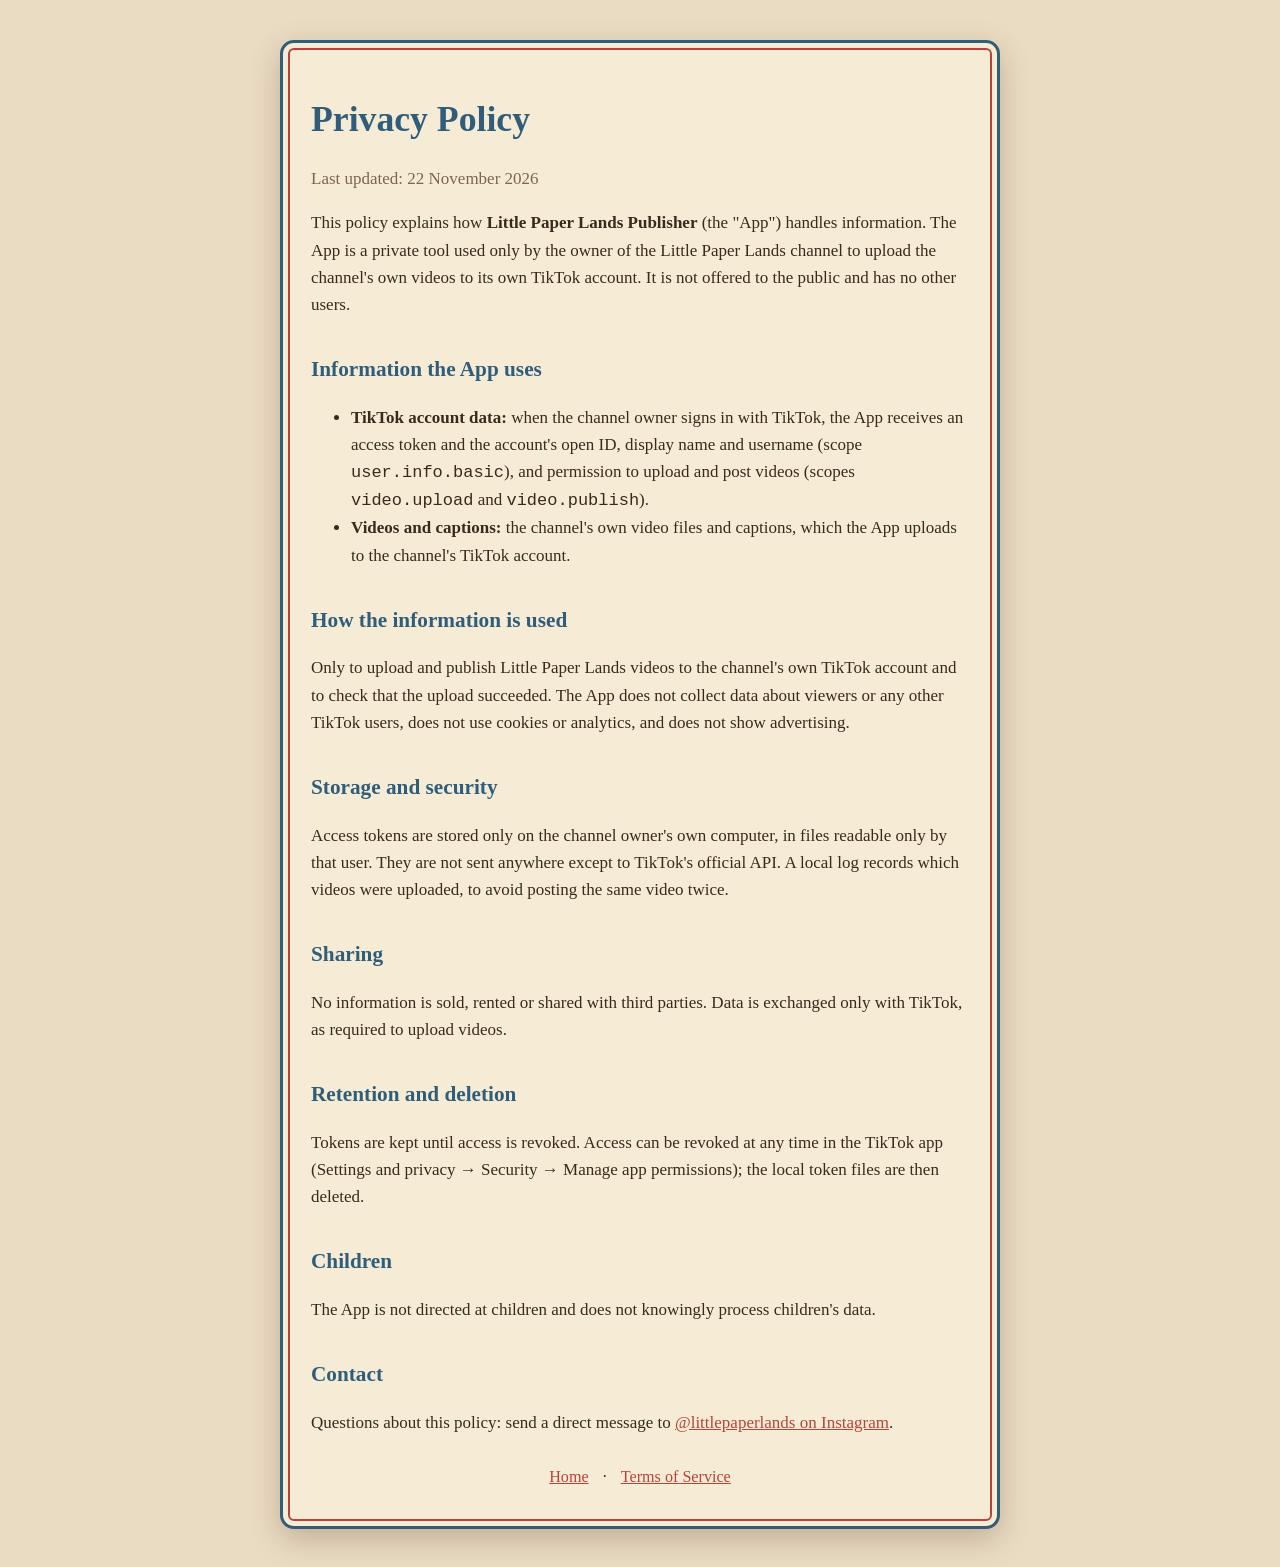
==== privacy.html @ e1c4670f "Little Paper Lands site: home, privacy policy, terms of service Co-Authored-By: Claude Opus 5.5 <nor" ====
<!doctype html>
<html lang="en">
<head>
<meta charset="utf-8">
<meta name="viewport" content="width=device-width, initial-scale=1">
<title>Privacy Policy · Little Paper Lands</title>
<link rel="stylesheet" href="style.css">
</head>
<body>
<main>
  <h1>Privacy Policy</h1>
  <p class="muted">Last updated: 22 November 2026</p>

  <p>This policy explains how <strong>Little Paper Lands Publisher</strong> (the "App") handles information. The App is
  a private tool used only by the owner of the Little Paper Lands channel to upload the channel's own videos to its own
  TikTok account. It is not offered to the public and has no other users.</p>

  <h2>Information the App uses</h2>
  <ul>
    <li><strong>TikTok account data:</strong> when the channel owner signs in with TikTok, the App receives an access
    token and the account's open ID, display name and username (scope <code>user.info.basic</code>), and permission to
    upload and post videos (scopes <code>video.upload</code> and <code>video.publish</code>).</li>
    <li><strong>Videos and captions:</strong> the channel's own video files and captions, which the App uploads to the
    channel's TikTok account.</li>
  </ul>

  <h2>How the information is used</h2>
  <p>Only to upload and publish Little Paper Lands videos to the channel's own TikTok account and to check that the
  upload succeeded. The App does not collect data about viewers or any other TikTok users, does not use cookies or
  analytics, and does not show advertising.</p>

  <h2>Storage and security</h2>
  <p>Access tokens are stored only on the channel owner's own computer, in files readable only by that user. They are
  not sent anywhere except to TikTok's official API. A local log records which videos were uploaded, to avoid posting
  the same video twice.</p>

  <h2>Sharing</h2>
  <p>No information is sold, rented or shared with third parties. Data is exchanged only with TikTok, as required to
  upload videos.</p>

  <h2>Retention and deletion</h2>
  <p>Tokens are kept until access is revoked. Access can be revoked at any time in the TikTok app
  (Settings and privacy → Security → Manage app permissions); the local token files are then deleted.</p>

  <h2>Children</h2>
  <p>The App is not directed at children and does not knowingly process children's data.</p>

  <h2>Contact</h2>
  <p>Questions about this policy: send a direct message to
  <a href="https://www.instagram.com/littlepaperlands/">@littlepaperlands on Instagram</a>.</p>

  <nav><a href="index.html">Home</a> · <a href="terms.html">Terms of Service</a></nav>
</main>
</body>
</html>
---- style.css ----
:root { --paper: #f6ecd6; --ink: #2f5d7a; --red: #b8433a; --text: #3a2a1c; --muted: #7a6650; --bg: #eadcc3; }
* { box-sizing: border-box; }
body { margin: 0; background: var(--bg); color: var(--text); font: 17px/1.6 Georgia, 'Times New Roman', serif; }
main { max-width: 720px; margin: 40px auto; padding: 36px 28px; background: var(--paper); border: 3px solid var(--ink);
       outline: 2px solid var(--red); outline-offset: -10px; border-radius: 14px; box-shadow: 0 10px 30px rgba(70, 38, 16, .25); }
header { text-align: center; margin-bottom: 24px; }
header img { width: 140px; height: 140px; border-radius: 50%; border: 4px solid var(--ink); }
h1 { color: var(--ink); margin: 12px 0 4px; font-size: 2.1em; }
h2 { color: var(--ink); margin-top: 1.6em; font-size: 1.25em; }
.tag { color: var(--red); font-style: italic; margin: 0; }
a { color: var(--red); }
nav { text-align: center; margin-top: 28px; font-size: .95em; }
nav a { margin: 0 10px; }
.links { list-style: none; padding: 0; text-align: center; }
.links li { display: inline-block; margin: 6px 12px; }
small, .muted { color: var(--muted); }
@media (max-width: 600px) { main { margin: 16px; padding: 26px 18px; } }
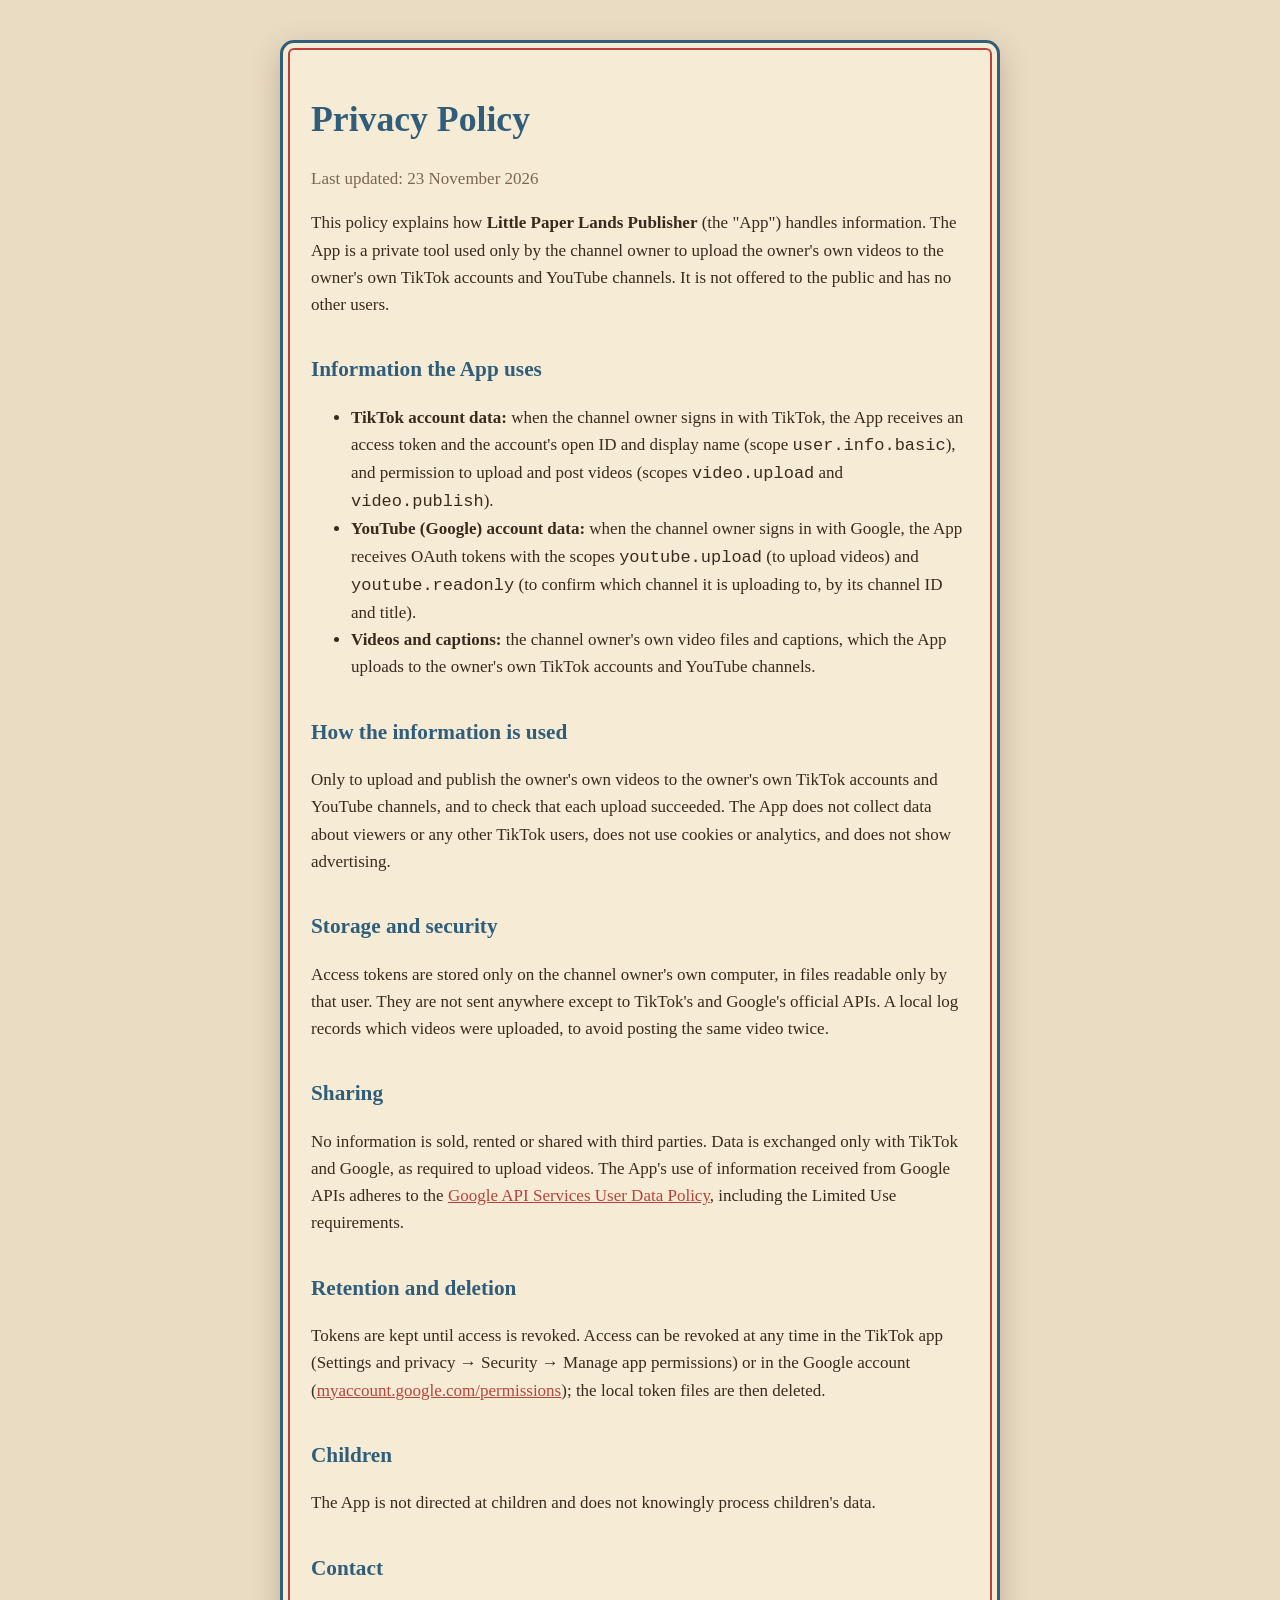
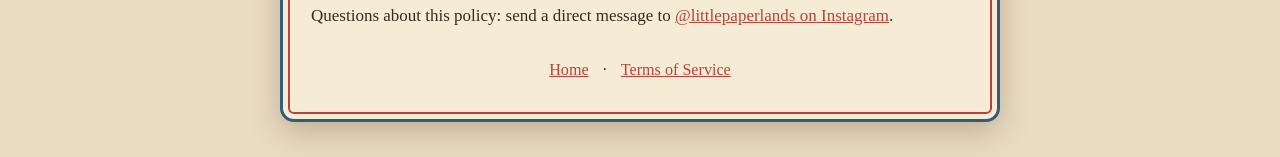
==== commit 0a6ce8dc: "Privacy policy: cover YouTube uploads (Google API scopes, Limited Use) Co-Authored-By: Claude Opus 5" ====
--- a/privacy.html
+++ b/privacy.html
@@ -9,38 +9,45 @@
 <body>
 <main>
   <h1>Privacy Policy</h1>
-  <p class="muted">Last updated: 22 November 2026</p>
+  <p class="muted">Last updated: 23 November 2026</p>
 
   <p>This policy explains how <strong>Little Paper Lands Publisher</strong> (the "App") handles information. The App is
-  a private tool used only by the owner of the Little Paper Lands channel to upload the channel's own videos to its own
-  TikTok account. It is not offered to the public and has no other users.</p>
+  a private tool used only by the channel owner to upload the owner's own videos to the owner's own TikTok accounts and
+  YouTube channels. It is not offered to the public and has no other users.</p>
 
   <h2>Information the App uses</h2>
   <ul>
     <li><strong>TikTok account data:</strong> when the channel owner signs in with TikTok, the App receives an access
-    token and the account's open ID, display name and username (scope <code>user.info.basic</code>), and permission to
+    token and the account's open ID and display name (scope <code>user.info.basic</code>), and permission to
     upload and post videos (scopes <code>video.upload</code> and <code>video.publish</code>).</li>
-    <li><strong>Videos and captions:</strong> the channel's own video files and captions, which the App uploads to the
-    channel's TikTok account.</li>
+    <li><strong>YouTube (Google) account data:</strong> when the channel owner signs in with Google, the App receives
+    OAuth tokens with the scopes <code>youtube.upload</code> (to upload videos) and <code>youtube.readonly</code> (to
+    confirm which channel it is uploading to, by its channel ID and title).</li>
+    <li><strong>Videos and captions:</strong> the channel owner's own video files and captions, which the App uploads to
+    the owner's own TikTok accounts and YouTube channels.</li>
   </ul>
 
   <h2>How the information is used</h2>
-  <p>Only to upload and publish Little Paper Lands videos to the channel's own TikTok account and to check that the
-  upload succeeded. The App does not collect data about viewers or any other TikTok users, does not use cookies or
+  <p>Only to upload and publish the owner's own videos to the owner's own TikTok accounts and YouTube channels, and to
+  check that each upload succeeded. The App does not collect data about viewers or any other TikTok users, does not use cookies or
   analytics, and does not show advertising.</p>
 
   <h2>Storage and security</h2>
   <p>Access tokens are stored only on the channel owner's own computer, in files readable only by that user. They are
-  not sent anywhere except to TikTok's official API. A local log records which videos were uploaded, to avoid posting
+  not sent anywhere except to TikTok's and Google's official APIs. A local log records which videos were uploaded, to avoid posting
   the same video twice.</p>
 
   <h2>Sharing</h2>
-  <p>No information is sold, rented or shared with third parties. Data is exchanged only with TikTok, as required to
-  upload videos.</p>
+  <p>No information is sold, rented or shared with third parties. Data is exchanged only with TikTok and Google, as
+  required to upload videos. The App's use of information received from Google APIs adheres to the
+  <a href="https://developers.google.com/terms/api-services-user-data-policy">Google API Services User Data Policy</a>,
+  including the Limited Use requirements.</p>
 
   <h2>Retention and deletion</h2>
   <p>Tokens are kept until access is revoked. Access can be revoked at any time in the TikTok app
-  (Settings and privacy → Security → Manage app permissions); the local token files are then deleted.</p>
+  (Settings and privacy → Security → Manage app permissions) or in the Google account
+  (<a href="https://myaccount.google.com/permissions">myaccount.google.com/permissions</a>); the local token files are
+  then deleted.</p>
 
   <h2>Children</h2>
   <p>The App is not directed at children and does not knowingly process children's data.</p>
